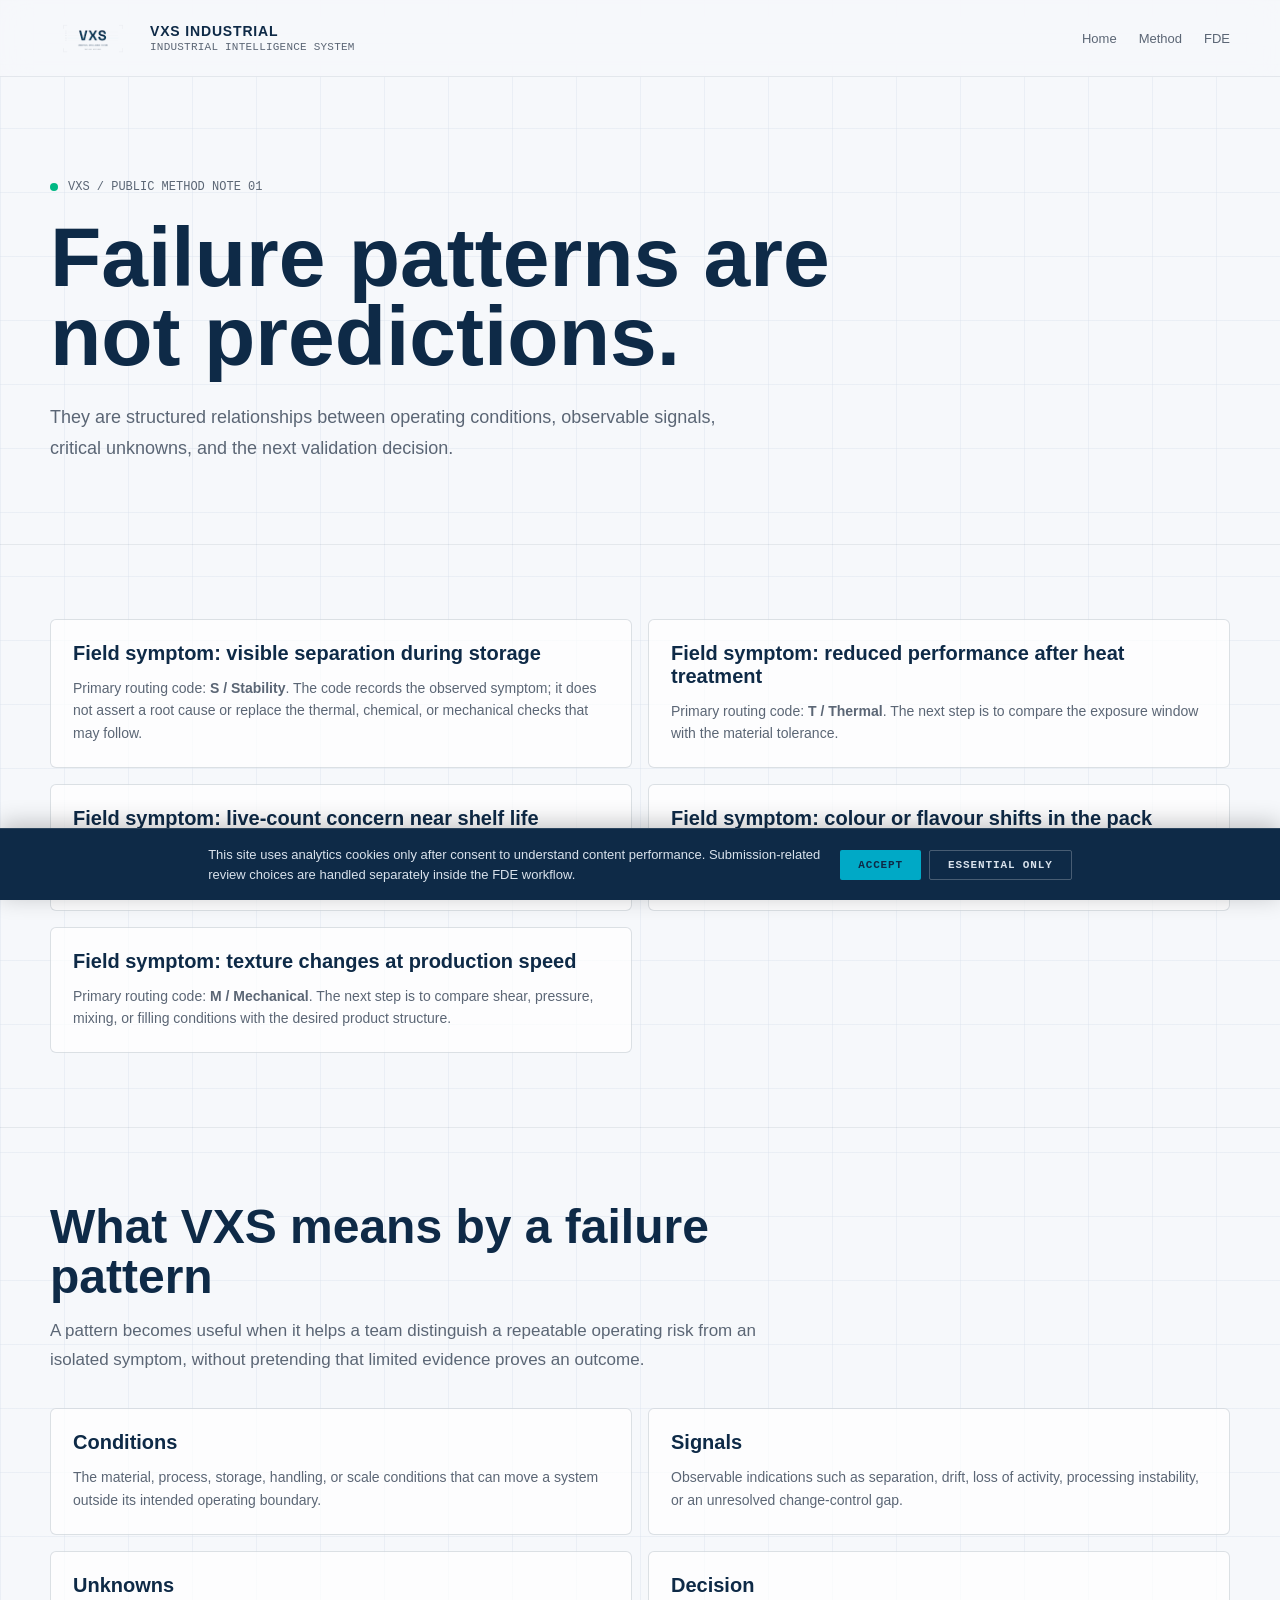
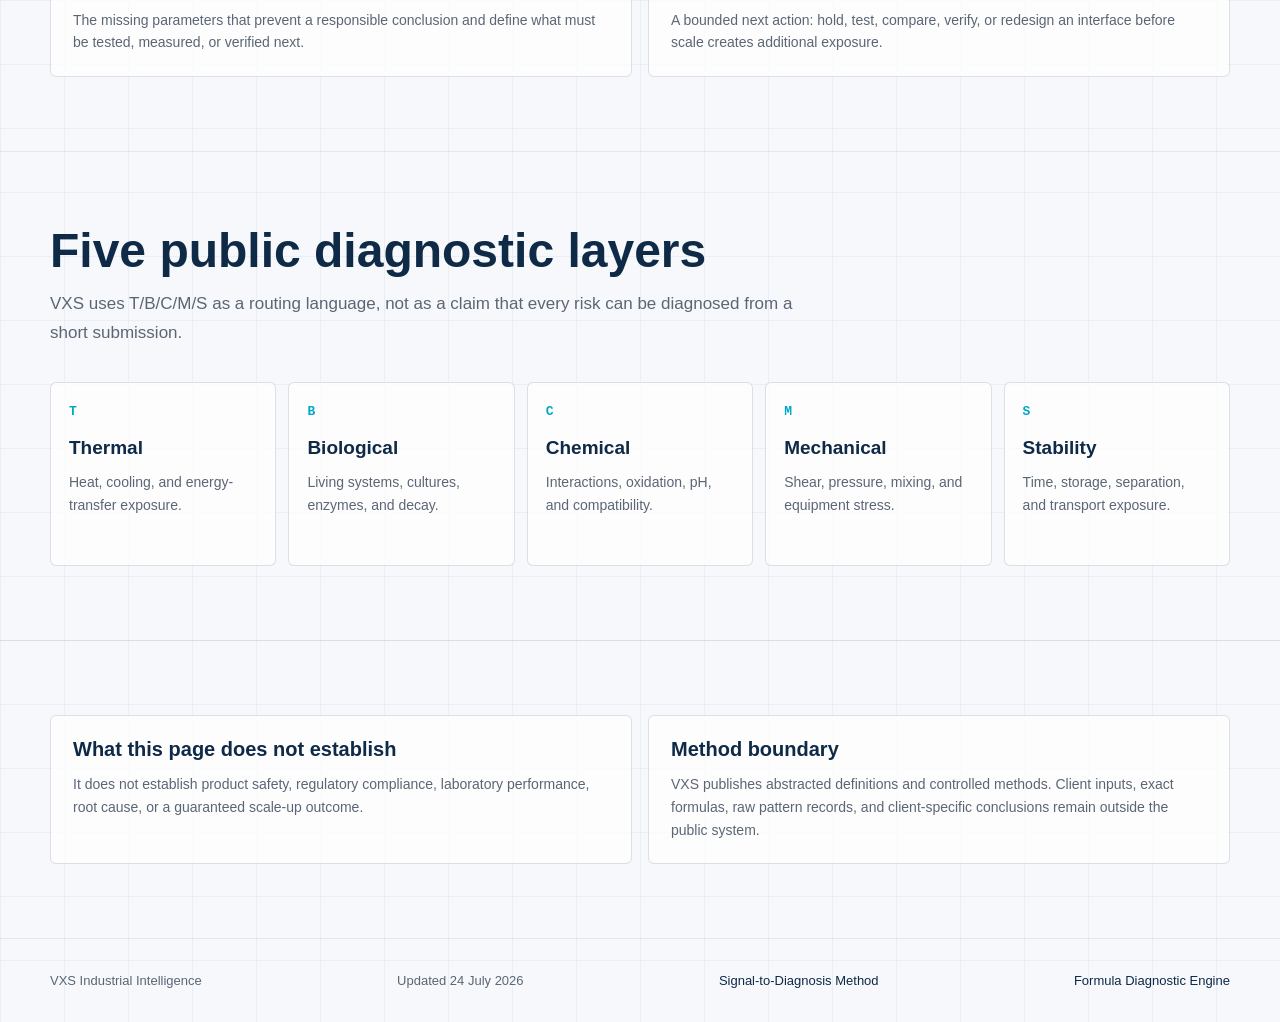
==== failure-patterns.html @ 2dbaf06d "feat: add VXS public diagnostic method pages" ====
<!doctype html>
<html lang="en">
  <head>
    <meta charset="UTF-8" />
    <meta name="viewport" content="width=device-width, initial-scale=1.0" />
    <title>
      Failure Patterns: A VXS Definition | VXS Industrial Intelligence
    </title>
    <meta
      name="description"
      content="How VXS defines a failure pattern: a repeatable relationship between operating conditions, observable signals, and a validation decision."
    />
    <link rel="canonical" href="https://vxs.systems/failure-patterns.html" />
    <meta property="og:type" content="article" />
    <meta
      property="og:title"
      content="Failure Patterns: A VXS Definition | VXS Industrial Intelligence"
    />
    <meta
      property="og:description"
      content="A controlled definition of observable industrial failure patterns and their diagnostic limits."
    />
    <meta
      property="og:url"
      content="https://vxs.systems/failure-patterns.html"
    />
    <meta
      property="og:image"
      content="https://vxs.systems/assets/vxs_logo_mark_v2.3_transparent.png"
    />
    <meta name="twitter:card" content="summary_large_image" />
    <meta
      name="twitter:title"
      content="Failure Patterns: A VXS Definition | VXS Industrial Intelligence"
    />
    <meta
      name="twitter:description"
      content="A controlled definition of observable industrial failure patterns and their diagnostic limits."
    />
    <meta
      name="twitter:image"
      content="https://vxs.systems/assets/vxs_logo_mark_v2.3_transparent.png"
    />
    <script type="application/ld+json">
      {
        "@context": "https://schema.org",
        "@type": "Article",
        "headline": "Failure Patterns: A VXS Definition",
        "description": "How VXS defines a failure pattern: a repeatable relationship between operating conditions, observable signals, and a validation decision.",
        "dateModified": "2026-07-24",
        "author": {
          "@type": "Organization",
          "name": "VXS Industrial Intelligence"
        },
        "publisher": {
          "@type": "Organization",
          "name": "VXS Industrial Intelligence",
          "url": "https://vxs.systems/"
        },
        "mainEntityOfPage": "https://vxs.systems/failure-patterns.html"
      }
    </script>
    <link rel="stylesheet" href="styles.css" />
    <script src="gdpr.js" defer></script>
  </head>
  <body>
    <header class="site-header">
      <div class="shell nav">
        <a
          class="brand"
          href="index.html"
          aria-label="VXS Industrial Intelligence home"
          ><img
            class="brand-mark"
            src="assets/vxs_logo_mark_v2.3_transparent.png"
            alt="VXS"
          /><span class="brand-text"
            ><span class="brand-name">VXS INDUSTRIAL</span
            ><span class="brand-system"
              >INDUSTRIAL INTELLIGENCE SYSTEM</span
            ></span
          ></a
        >
        <nav class="nav-links" aria-label="Primary">
          <a href="index.html">Home</a
          ><a href="signal-to-diagnosis.html">Method</a
          ><a href="https://fde.vxs.systems">FDE</a>
        </nav>
      </div>
    </header>
    <main>
      <section class="hero">
        <div class="shell">
          <div class="eyebrow">VXS / PUBLIC METHOD NOTE 01</div>
          <h1>Failure patterns are not predictions.</h1>
          <p class="lead">
            They are structured relationships between operating conditions,
            observable signals, critical unknowns, and the next validation
            decision.
          </p>
      </div>
    </section>
    <section class="section">
      <div class="shell two-col">
        <article class="text-card">
          <h3>Field symptom: visible separation during storage</h3>
          <p>Primary routing code: <strong>S / Stability</strong>. The code records the observed symptom; it does not assert a root cause or replace the thermal, chemical, or mechanical checks that may follow.</p>
        </article>
        <article class="text-card">
          <h3>Field symptom: reduced performance after heat treatment</h3>
          <p>Primary routing code: <strong>T / Thermal</strong>. The next step is to compare the exposure window with the material tolerance.</p>
        </article>
        <article class="text-card">
          <h3>Field symptom: live-count concern near shelf life</h3>
          <p>Primary routing code: <strong>B / Biological</strong>. The next step is to identify the viability check needed across the intended shelf-life window.</p>
        </article>
        <article class="text-card">
          <h3>Field symptom: colour or flavour shifts in the pack</h3>
          <p>Primary routing code: <strong>C / Chemical</strong>. The next step is to test the relevant interaction, oxidation, or compatibility condition.</p>
        </article>
        <article class="text-card">
          <h3>Field symptom: texture changes at production speed</h3>
          <p>Primary routing code: <strong>M / Mechanical</strong>. The next step is to compare shear, pressure, mixing, or filling conditions with the desired product structure.</p>
        </article>
      </div>
    </section>
    <section class="section">
        <div class="shell">
          <div class="section-heading">
            <h2>What VXS means by a failure pattern</h2>
            <p>
              A pattern becomes useful when it helps a team distinguish a
              repeatable operating risk from an isolated symptom, without
              pretending that limited evidence proves an outcome.
            </p>
          </div>
          <div class="two-col">
            <article class="text-card">
              <h3>Conditions</h3>
              <p>
                The material, process, storage, handling, or scale conditions
                that can move a system outside its intended operating boundary.
              </p>
            </article>
            <article class="text-card">
              <h3>Signals</h3>
              <p>
                Observable indications such as separation, drift, loss of
                activity, processing instability, or an unresolved
                change-control gap.
              </p>
            </article>
            <article class="text-card">
              <h3>Unknowns</h3>
              <p>
                The missing parameters that prevent a responsible conclusion and
                define what must be tested, measured, or verified next.
              </p>
            </article>
            <article class="text-card">
              <h3>Decision</h3>
              <p>
                A bounded next action: hold, test, compare, verify, or redesign
                an interface before scale creates additional exposure.
              </p>
            </article>
          </div>
        </div>
      </section>
      <section class="section">
        <div class="shell">
          <div class="section-heading">
            <h2>Five public diagnostic layers</h2>
            <p>
              VXS uses T/B/C/M/S as a routing language, not as a claim that
              every risk can be diagnosed from a short submission.
            </p>
          </div>
          <div class="matrix">
            <article class="matrix-card">
              <span class="matrix-code">T</span>
              <h3>Thermal</h3>
              <p>Heat, cooling, and energy-transfer exposure.</p>
            </article>
            <article class="matrix-card">
              <span class="matrix-code">B</span>
              <h3>Biological</h3>
              <p>Living systems, cultures, enzymes, and decay.</p>
            </article>
            <article class="matrix-card">
              <span class="matrix-code">C</span>
              <h3>Chemical</h3>
              <p>Interactions, oxidation, pH, and compatibility.</p>
            </article>
            <article class="matrix-card">
              <span class="matrix-code">M</span>
              <h3>Mechanical</h3>
              <p>Shear, pressure, mixing, and equipment stress.</p>
            </article>
            <article class="matrix-card">
              <span class="matrix-code">S</span>
              <h3>Stability</h3>
              <p>Time, storage, separation, and transport exposure.</p>
            </article>
          </div>
        </div>
      </section>
      <section class="section">
        <div class="shell two-col">
          <article class="text-card">
            <h3>What this page does not establish</h3>
            <p>
              It does not establish product safety, regulatory compliance,
              laboratory performance, root cause, or a guaranteed scale-up
              outcome.
            </p>
          </article>
          <article class="text-card">
            <h3>Method boundary</h3>
            <p>
              VXS publishes abstracted definitions and controlled methods.
              Client inputs, exact formulas, raw pattern records, and
              client-specific conclusions remain outside the public system.
            </p>
          </article>
        </div>
      </section>
    </main>
    <footer class="site-footer">
      <div class="shell footer-grid">
        <span>VXS Industrial Intelligence</span><span>Updated 24 July 2026</span
        ><span
          ><a href="signal-to-diagnosis.html"
            >Signal-to-Diagnosis Method</a
          ></span
        ><span
          ><a href="https://fde.vxs.systems">Formula Diagnostic Engine</a></span
        >
      </div>
    </footer>
  </body>
</html>
---- styles.css ----
:root {
  --industrial-white: #f6f8fb;
  --surface: #ffffff;
  --system-navy: #0e2a47;
  --graphite: #111827;
  --structural-gray: #5b6675;
  --grid-gray: #d9e2ec;
  --precision-cyan: #00a9c6;
  --signal-mint: #00b884;
  --hazard-amber: #ff8a00;
  --failure-red: #d64545;
  --border: rgba(14, 42, 71, 0.14);
  --soft-border: rgba(14, 42, 71, 0.08);
  --shadow: 0 24px 80px rgba(17, 24, 39, 0.08);
}

* { box-sizing: border-box; }

html { scroll-behavior: smooth; }

body {
  margin: 0;
  min-height: 100vh;
  font-family: "IBM Plex Sans", "Inter", "Segoe UI", Arial, sans-serif;
  color: var(--graphite);
  background:
    linear-gradient(to right, rgba(217, 226, 236, 0.42) 1px, transparent 1px),
    linear-gradient(to bottom, rgba(217, 226, 236, 0.42) 1px, transparent 1px),
    var(--industrial-white);
  background-size: 64px 64px;
}

a { color: inherit; text-decoration: none; }

/* ---- SHELL ---- */
.shell {
  width: min(1180px, calc(100vw - 40px));
  margin: 0 auto;
}

/* ---- HEADER ---- */
.site-header {
  position: sticky;
  top: 0;
  z-index: 20;
  border-bottom: 1px solid var(--soft-border);
  background: rgba(246, 248, 251, 0.88);
  backdrop-filter: blur(14px);
}

.nav {
  min-height: 76px;
  display: flex;
  align-items: center;
  justify-content: space-between;
  gap: 24px;
}

.brand {
  display: flex;
  align-items: center;
  gap: 14px;
}

.brand-mark {
  width: 86px;
  height: auto;
  display: block;
}

.brand-text {
  display: grid;
  gap: 2px;
}

.brand-name {
  font-family: "Space Grotesk", "IBM Plex Sans", sans-serif;
  font-size: 14px;
  font-weight: 700;
  letter-spacing: 0.06em;
  color: var(--system-navy);
}

.brand-system {
  font-family: "IBM Plex Mono", "SFMono-Regular", Consolas, monospace;
  font-size: 11px;
  color: var(--structural-gray);
  letter-spacing: 0.02em;
}

.nav-links {
  display: flex;
  align-items: center;
  gap: 22px;
  font-size: 13px;
  color: var(--structural-gray);
}

.nav-links a:hover { color: var(--system-navy); }

/* ---- BUTTONS ---- */
.button {
  display: inline-flex;
  align-items: center;
  justify-content: center;
  min-height: 42px;
  padding: 0 18px;
  border: 1px solid var(--system-navy);
  border-radius: 4px;
  background: var(--system-navy);
  color: #fff;
  font-size: 13px;
  font-weight: 700;
  letter-spacing: 0.01em;
  cursor: pointer;
  transition: transform 0.15s ease;
}

.button:hover { transform: translateY(-1px); }

.button.secondary {
  background: transparent;
  color: var(--system-navy);
}

.button.ghost {
  border-color: var(--border);
  background: rgba(255, 255, 255, 0.5);
  color: var(--system-navy);
}

/* ---- EYEBROW ---- */
.eyebrow {
  display: inline-flex;
  align-items: center;
  gap: 10px;
  margin-bottom: 24px;
  font-family: "IBM Plex Mono", "SFMono-Regular", Consolas, monospace;
  font-size: 12px;
  color: var(--structural-gray);
}

.eyebrow::before {
  content: "";
  width: 8px;
  height: 8px;
  background: var(--signal-mint);
  border-radius: 50%;
}

/* ---- TYPOGRAPHY ---- */
h1, h2, h3 {
  margin: 0;
  color: var(--system-navy);
  font-family: "Space Grotesk", "IBM Plex Sans", sans-serif;
  letter-spacing: 0;
}

h1 {
  max-width: 860px;
  font-size: clamp(44px, 7vw, 84px);
  line-height: 0.94;
}

h2 {
  font-size: clamp(30px, 4vw, 48px);
  line-height: 1.05;
}

h3 { font-size: 22px; }

/* ---- HERO ---- */
.hero {
  padding: 100px 0 80px;
  position: relative;
}

.hero-grid {
  display: grid;
  grid-template-columns: minmax(0, 1.08fr) minmax(340px, 0.82fr);
  gap: 44px;
  align-items: center;
}

.lead {
  max-width: 700px;
  margin: 26px 0 0;
  font-size: 18px;
  line-height: 1.72;
  color: var(--structural-gray);
}

.hero-actions {
  display: flex;
  flex-wrap: wrap;
  gap: 12px;
  margin-top: 34px;
}

.tag-row {
  display: flex;
  flex-wrap: wrap;
  gap: 10px;
  margin-top: 24px;
}

.tag {
  display: inline-flex;
  align-items: center;
  min-height: 30px;
  padding: 0 10px;
  border: 1px solid var(--border);
  border-radius: 3px;
  background: rgba(255, 255, 255, 0.54);
  font-family: "IBM Plex Mono", "SFMono-Regular", Consolas, monospace;
  font-size: 11px;
  color: var(--structural-gray);
}

/* ---- DIAGNOSTIC PANEL ---- */
.scan-panel {
  border: 1px solid var(--border);
  background: rgba(255, 255, 255, 0.78);
  box-shadow: var(--shadow);
  border-radius: 6px;
  overflow: hidden;
}

.panel-header {
  display: flex;
  align-items: center;
  justify-content: space-between;
  gap: 16px;
  padding: 18px 18px 14px;
  border-bottom: 1px solid var(--soft-border);
}

.panel-title {
  font-family: "IBM Plex Mono", "SFMono-Regular", Consolas, monospace;
  font-size: 12px;
  color: var(--system-navy);
}

.status-pill {
  font-family: "IBM Plex Mono", "SFMono-Regular", Consolas, monospace;
  font-size: 11px;
  color: var(--signal-mint);
}

.risk-stack { padding: 18px; }

.risk-row {
  display: grid;
  grid-template-columns: 36px 1fr;
  align-items: center;
  gap: 14px;
  min-height: 52px;
  border-bottom: 1px solid var(--soft-border);
}

.risk-row:last-child { border-bottom: 0; }

.risk-code {
  font-family: "IBM Plex Mono", "SFMono-Regular", Consolas, monospace;
  font-weight: 700;
  font-size: 15px;
  color: var(--system-navy);
}

.risk-name {
  font-size: 14px;
  color: var(--graphite);
}

/* ---- SECTIONS ---- */
.section {
  padding: 74px 0;
  border-top: 1px solid var(--soft-border);
}

.section.compact { padding: 48px 0; }

.section-heading {
  display: grid;
  gap: 14px;
  max-width: 760px;
  margin-bottom: 34px;
}

.section-heading h2 {
  font-size: clamp(30px, 4vw, 48px);
  line-height: 1.05;
}

.section-heading p {
  margin: 0;
  color: var(--structural-gray);
  line-height: 1.7;
  font-size: 17px;
}

/* ---- CARDS ---- */
.card {
  border: 1px solid var(--border);
  background: rgba(255, 255, 255, 0.72);
  border-radius: 6px;
}

.matrix {
  display: grid;
  grid-template-columns: repeat(5, minmax(0, 1fr));
  gap: 12px;
}

.matrix-card {
  min-height: 184px;
  padding: 18px;
  border: 1px solid var(--border);
  background: rgba(255, 255, 255, 0.72);
  border-radius: 6px;
}

.matrix-code {
  font-family: "IBM Plex Mono", "SFMono-Regular", Consolas, monospace;
  font-size: 13px;
  font-weight: 700;
  color: var(--precision-cyan);
}

.matrix-card h3 { margin-top: 18px; font-size: 19px; }

.matrix-card p {
  margin: 12px 0 0;
  color: var(--structural-gray);
  line-height: 1.62;
  font-size: 14px;
}

.two-col {
  display: grid;
  grid-template-columns: repeat(2, minmax(0, 1fr));
  gap: 16px;
}

.text-card {
  padding: 22px;
  border: 1px solid var(--border);
  background: rgba(255, 255, 255, 0.72);
  border-radius: 6px;
}

.text-card h3 { font-size: 20px; }

.text-card p {
  margin: 12px 0 0;
  color: var(--structural-gray);
  line-height: 1.62;
  font-size: 14px;
}

/* ---- FDE CALLOUT ---- */
.fde-callout {
  border: 1px solid var(--border);
  background: rgba(255, 255, 255, 0.72);
  border-radius: 6px;
  padding: 28px;
  display: grid;
  grid-template-columns: 1fr auto;
  gap: 24px;
  align-items: center;
}

.fde-callout .eyebrow { margin-bottom: 12px; }

.fde-callout h3 { font-size: 24px; margin-bottom: 8px; }

.fde-callout p {
  margin: 0;
  color: var(--structural-gray);
  line-height: 1.62;
  font-size: 14px;
  max-width: 560px;
}

/* ---- ALIGNMENT LINE ---- */
.alignment-accent {
  width: 100%;
  height: 1px;
  background: var(--precision-cyan);
  opacity: 0.38;
  margin: 0 0 40px;
}

/* ---- FOOTER ---- */
.site-footer {
  padding: 34px 0;
  border-top: 1px solid var(--soft-border);
  color: var(--structural-gray);
  font-size: 13px;
}

.footer-grid {
  display: flex;
  align-items: center;
  justify-content: space-between;
  gap: 18px;
  flex-wrap: wrap;
}

.footer-grid a { color: var(--system-navy); }
.footer-grid a:hover { text-decoration: underline; }

/* ---- RESPONSIVE ---- */
@media (max-width: 940px) {
  .hero-grid,
  .two-col,
  .fde-callout {
    grid-template-columns: 1fr;
  }

  .matrix {
    grid-template-columns: repeat(2, minmax(0, 1fr));
  }

  .nav-links { display: none; }

  .hero { padding: 68px 0 52px; }
}

@media (max-width: 620px) {
  .shell { width: min(100vw - 28px, 1180px); }

  .matrix,
  .two-col {
    grid-template-columns: 1fr;
  }

  .brand-system { display: none; }

  .footer-grid { flex-direction: column; text-align: center; }
}
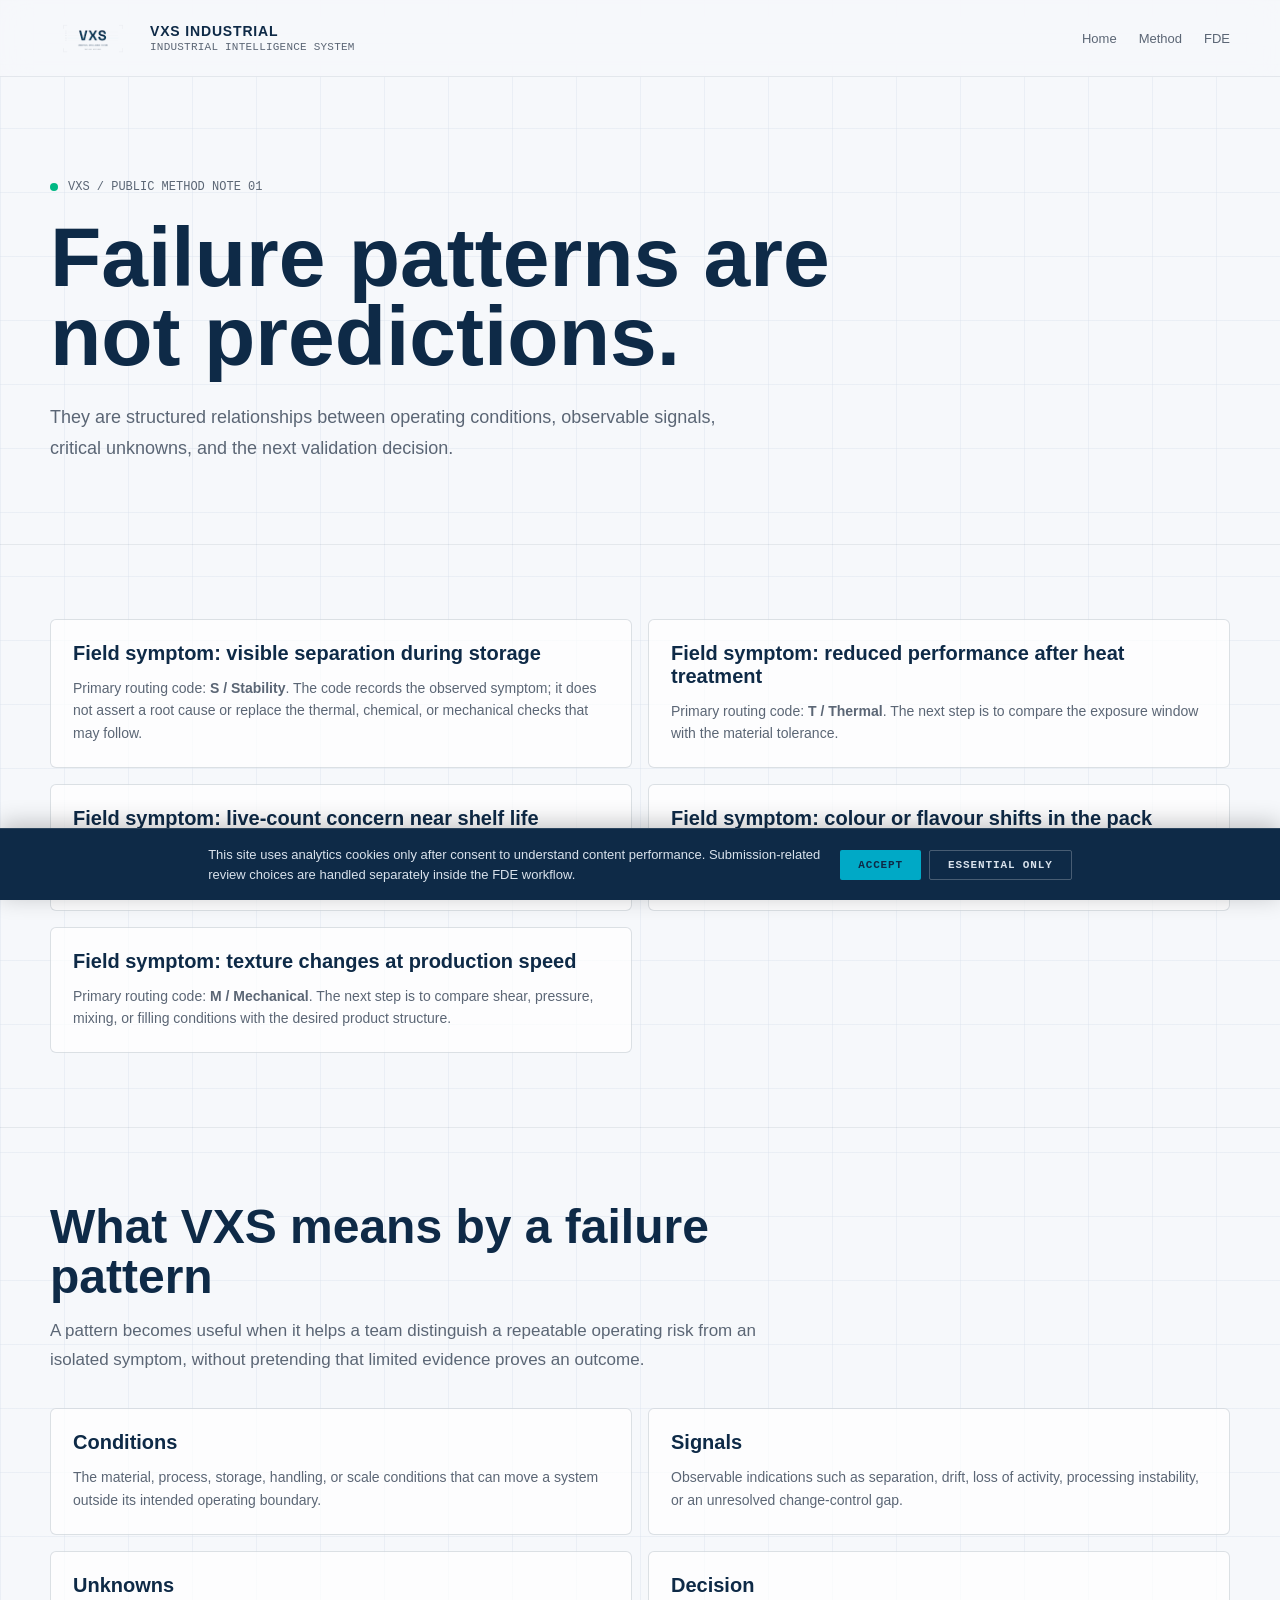
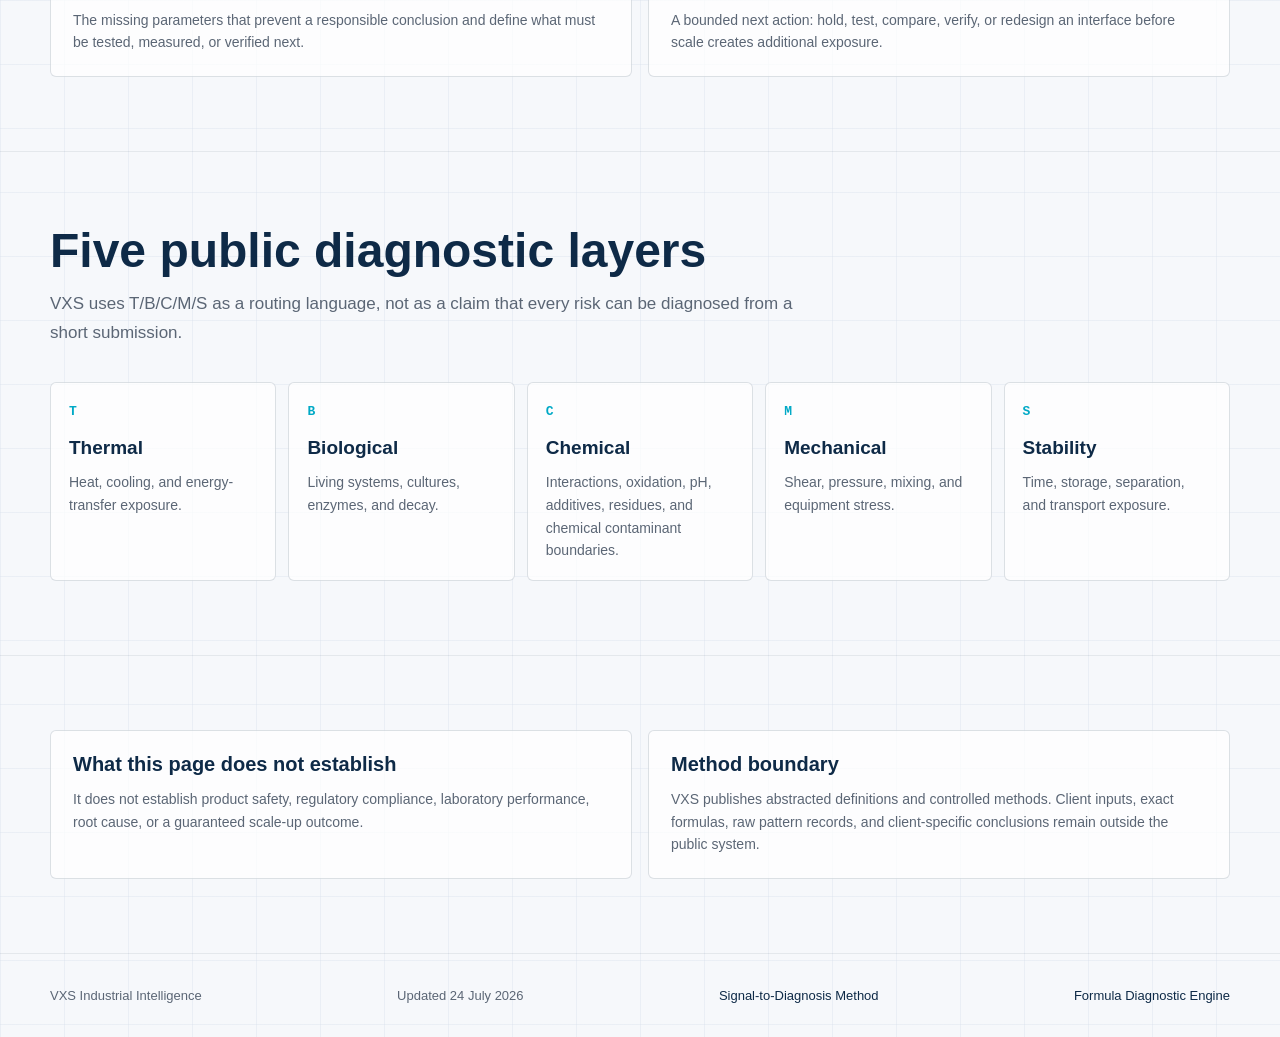
==== commit 9f29e9ea: "feat: expand chemical risk boundaries" ====
--- a/failure-patterns.html
+++ b/failure-patterns.html
@@ -190,7 +190,7 @@
             <article class="matrix-card">
               <span class="matrix-code">C</span>
               <h3>Chemical</h3>
-              <p>Interactions, oxidation, pH, and compatibility.</p>
+              <p>Interactions, oxidation, pH, additives, residues, and chemical contaminant boundaries.</p>
             </article>
             <article class="matrix-card">
               <span class="matrix-code">M</span>
